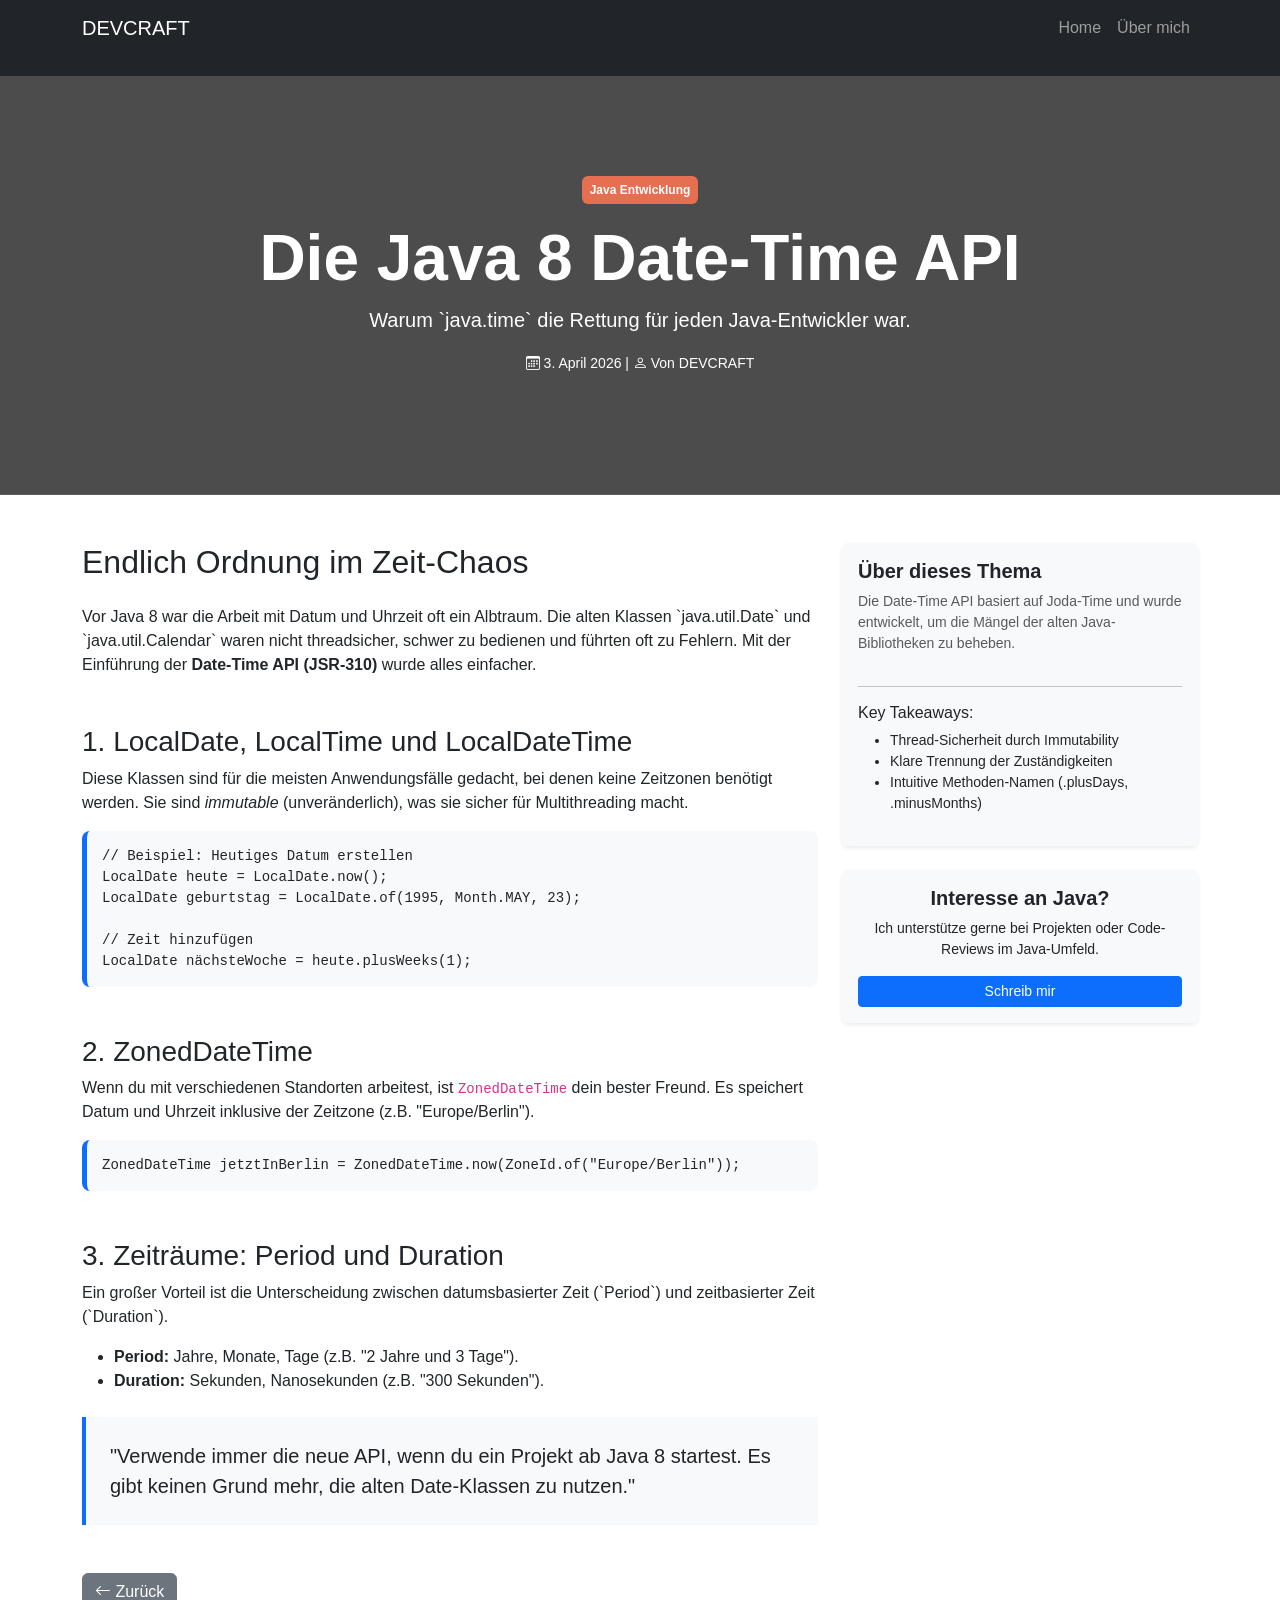
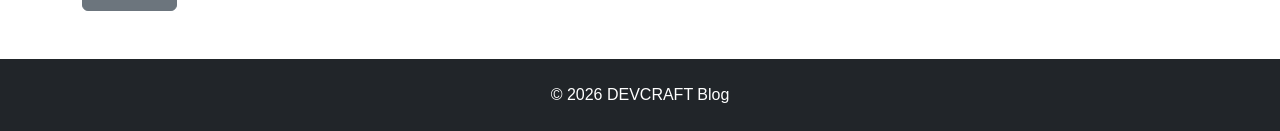
==== blog/java/blog-java-datetime.html @ dc50b55a "Neue Blog-Seiten" ====
<!DOCTYPE html>
<html lang="de">

<head>
    <meta charset="UTF-8">

    <meta name="viewport" content="width=device-width, initial-scale=1.0">

    <title>Java 8 Date-Time API | DEVCRAFT Blog</title>

    <link href="https://cdn.jsdelivr.net/npm/bootstrap@5.3.0/dist/css/bootstrap.min.css" rel="stylesheet">
    <link rel="stylesheet" href="https://cdn.jsdelivr.net/npm/bootstrap-icons@1.11.0/font/bootstrap-icons.css">

    <link rel="stylesheet" href="../../style.css">
</head>

<body>

<nav class="navbar navbar-expand-lg navbar-dark bg-dark sticky-top">
    <div class="container">
        <a class="navbar-brand" href="index.html">DEVCRAFT</a>
        <button class="navbar-toggler" type="button" data-bs-toggle="collapse" data-bs-target="#navbarNav">
            <span class="navbar-toggler-icon"></span>
        </button>
        <div class="collapse navbar-collapse" id="navbarNav">
            <ul class="navbar-nav ms-auto">
                <li class="nav-item"><a class="nav-link" href="../../index.html">Home</a></li>
                <li class="nav-item"><a class="nav-link" href="../../about-me.html">Über mich</a></li>
            </ul>
        </div>
    </div>
</nav>

<header class="blog-header text-center">
    <div class="container">
        <span class="badge badge-java mb-3 p-2">Java Entwicklung</span>
        <h1 class="display-3 fw-bold">Die Java 8 Date-Time API</h1>
        <p class="lead">Warum `java.time` die Rettung für jeden Java-Entwickler war.</p>
        <div class="mt-3">
            <small><i class="bi bi-calendar3"></i> 3. April 2026 | <i class="bi bi-person"></i> Von DEVCRAFT</small>
        </div>
    </div>
</header>

<main class="container my-5">
    <div class="row">
        <div class="col-lg-8">
            <article>
                <h2 class="mb-4">Endlich Ordnung im Zeit-Chaos</h2>
                <p>Vor Java 8 war die Arbeit mit Datum und Uhrzeit oft ein Albtraum. Die alten Klassen `java.util.Date`
                    und `java.util.Calendar` waren nicht threadsicher, schwer zu bedienen und führten oft zu Fehlern.
                    Mit der Einführung der <strong>Date-Time API (JSR-310)</strong> wurde alles einfacher.</p>

                <h3 class="mt-5">1. LocalDate, LocalTime und LocalDateTime</h3>
                <p>Diese Klassen sind für die meisten Anwendungsfälle gedacht, bei denen keine Zeitzonen benötigt
                    werden. Sie sind <em>immutable</em> (unveränderlich), was sie sicher für Multithreading macht.</p>

                <pre><code>// Beispiel: Heutiges Datum erstellen
LocalDate heute = LocalDate.now();
LocalDate geburtstag = LocalDate.of(1995, Month.MAY, 23);

// Zeit hinzufügen
LocalDate nächsteWoche = heute.plusWeeks(1);</code></pre>

                <h3 class="mt-5">2. ZonedDateTime</h3>
                <p>Wenn du mit verschiedenen Standorten arbeitest, ist <code>ZonedDateTime</code> dein bester Freund. Es
                    speichert Datum und Uhrzeit inklusive der Zeitzone (z.B. "Europe/Berlin").</p>

                <pre><code>ZonedDateTime jetztInBerlin = ZonedDateTime.now(ZoneId.of("Europe/Berlin"));</code></pre>

                <h3 class="mt-5">3. Zeiträume: Period und Duration</h3>
                <p>Ein großer Vorteil ist die Unterscheidung zwischen datumsbasierter Zeit (`Period`) und zeitbasierter
                    Zeit (`Duration`).</p>
                <ul>
                    <li><strong>Period:</strong> Jahre, Monate, Tage (z.B. "2 Jahre und 3 Tage").</li>
                    <li><strong>Duration:</strong> Sekunden, Nanosekunden (z.B. "300 Sekunden").</li>
                </ul>

                <blockquote class="blockquote my-4 p-4 bg-light border-start border-primary border-4">
                    <p>"Verwende immer die neue API, wenn du ein Projekt ab Java 8 startest. Es gibt keinen Grund mehr,
                        die alten Date-Klassen zu nutzen."</p>
                </blockquote>
            </article>

            <div class="mt-5">
                <a href="../../java.html" class="btn btn-secondary"><i class="bi bi-arrow-left"></i> Zurück</a>
            </div>
        </div>

        <div class="col-lg-4">
            <div class="card sidebar-card p-3 mb-4 shadow-sm">
                <h5 class="fw-bold">Über dieses Thema</h5>
                <p class="small text-muted">Die Date-Time API basiert auf Joda-Time und wurde entwickelt, um die Mängel
                    der alten Java-Bibliotheken zu beheben.</p>
                <hr>
                <h6>Key Takeaways:</h6>
                <ul class="small">
                    <li>Thread-Sicherheit durch Immutability</li>
                    <li>Klare Trennung der Zuständigkeiten</li>
                    <li>Intuitive Methoden-Namen (.plusDays, .minusMonths)</li>
                </ul>
            </div>

            <div class="card sidebar-card p-3 shadow-sm text-center">
                <h5 class="fw-bold">Interesse an Java?</h5>
                <p class="small">Ich unterstütze gerne bei Projekten oder Code-Reviews im Java-Umfeld.</p>
                <a href="mailto:serdarayalp@outlook.com" class="btn btn-primary btn-sm">Schreib mir</a>
            </div>
        </div>
    </div>
</main>

<footer class="bg-dark text-white text-center py-4">
    <p class="mb-0">&copy; 2026 DEVCRAFT Blog</p>
</footer>

<script src="https://cdn.jsdelivr.net/npm/bootstrap@5.3.0/dist/js/bootstrap.bundle.min.js"></script>
</body>
</html>
---- style.css ----
html {
    box-sizing: border-box;
}

*, *::before, *::after {
    box-sizing: inherit;
}


body {
    font-family: 'Segoe UI', Tahoma, Geneva, Verdana, sans-serif;
}

.hero-section {
    background: #f8f9fa;
    padding: 100px 0;
}

.feature-icon {
    font-size: 2.5rem;
    color: #0d6efd;
}

footer {
    background: #212529;
    color: white;
    padding: 40px 0;
}

.container {
    margin-bottom: 20px;
}

#features .p-3 {
    transition: all 0.3s ease-in-out;
    border-radius: 10px;
    background-color: #f8f9fa;
}


#features .p-3:hover {
    transform: translateY(-10px);
    box-shadow: 0 10px 20px rgba(0, 0, 0, 0.1);
    background-color: #f8f9fa;
    cursor: pointer;
}

.about-image {
    border-radius: 20px;
    box-shadow: 0 10px 30px rgba(0, 0, 0, 0.1);
    max-width: 100%;
    height: auto;
}

.social-link {
    font-size: 1.5rem;
    color: #333;
    margin-right: 15px;
    transition: color 0.3s;
}

.social-link:hover {
    color: #0d6efd;
}

.hero-mini {
    background-color: #f8f9fa;
    padding: 60px 0;
}

.blog-header {
    background: linear-gradient(rgba(0, 0, 0, 0.7), rgba(0, 0, 0, 0.7)), url('https://images.unsplash.com/photo-1501139083538-0139583c060f?auto=format&fit=crop&w=1200&q=80');
    background-size: cover;
    background-position: center;
    color: white;
    padding: 100px 0;
}

pre {
    background-color: #f8f9fa;
    padding: 15px;
    border-radius: 8px;
    border-left: 5px solid #0d6efd;
    overflow-x: auto;
}

.sidebar-card {
    border: none;
    background-color: #f8f9fa;
}

.badge-java {
    background-color: #e76f51;
}


.feature-box {
    transition: all 0.3s ease;
    border-radius: 10px;
}

.feature-box:hover {
    background-color: #f8f9fa; /* Ganz dezenter Grauton beim Hover */
    transform: translateY(-5px); /* Leichter Schwebe-Effekt */
}

/* Verhindert, dass der Link blau unterstrichen wird */
.stretched-link::after {
    z-index: 1;
}
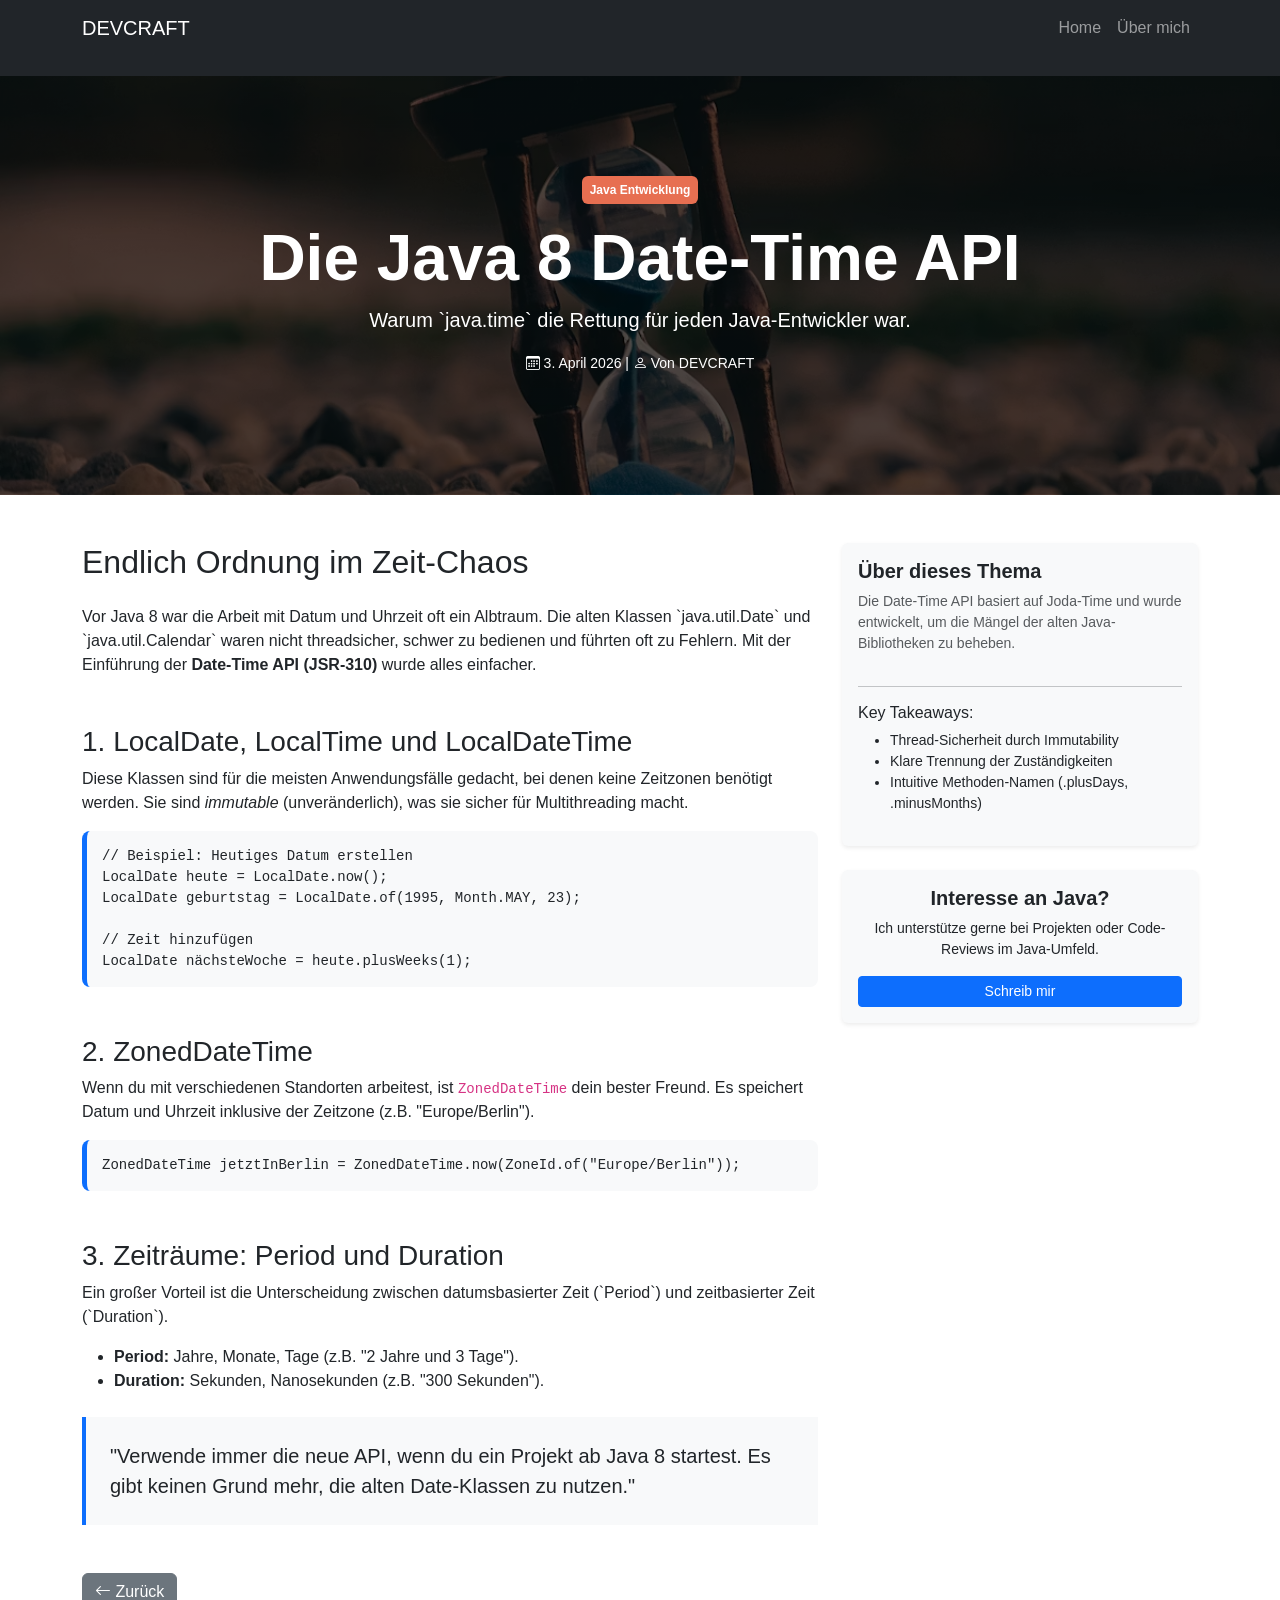
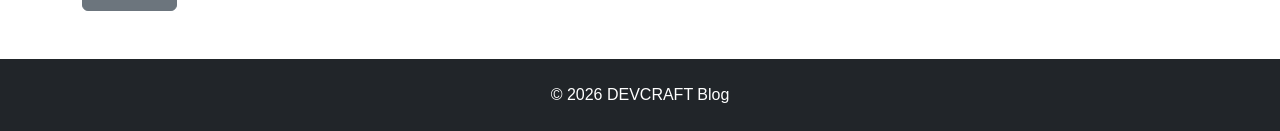
==== commit 2ca7a854: "Neue Blog-Seiten" ====
--- a/blog/java/blog-java-datetime.html
+++ b/blog/java/blog-java-datetime.html
@@ -11,14 +11,14 @@
     <link href="https://cdn.jsdelivr.net/npm/bootstrap@5.3.0/dist/css/bootstrap.min.css" rel="stylesheet">
     <link rel="stylesheet" href="https://cdn.jsdelivr.net/npm/bootstrap-icons@1.11.0/font/bootstrap-icons.css">
 
-    <link rel="stylesheet" href="../../style.css">
+    <link rel="stylesheet" href="../../css/style.css">
 </head>
 
 <body>
 
 <nav class="navbar navbar-expand-lg navbar-dark bg-dark sticky-top">
     <div class="container">
-        <a class="navbar-brand" href="index.html">DEVCRAFT</a>
+        <a class="navbar-brand" href="../../index.html">DEVCRAFT</a>
         <button class="navbar-toggler" type="button" data-bs-toggle="collapse" data-bs-target="#navbarNav">
             <span class="navbar-toggler-icon"></span>
         </button>
--- a/css/style.css
+++ b/css/style.css
@@ -0,0 +1,111 @@
+
+html {
+    box-sizing: border-box;
+}
+
+*, *::before, *::after {
+    box-sizing: inherit;
+}
+
+
+body {
+    font-family: 'Segoe UI', Tahoma, Geneva, Verdana, sans-serif;
+}
+
+.hero-section {
+    background: #f8f9fa;
+    padding: 100px 0;
+}
+
+.feature-icon {
+    font-size: 2.5rem;
+    color: #0d6efd;
+}
+
+footer {
+    background: #212529;
+    color: white;
+    padding: 40px 0;
+}
+
+.container {
+    margin-bottom: 20px;
+}
+
+#features .p-3 {
+    transition: all 0.3s ease-in-out;
+    border-radius: 10px;
+    background-color: #f8f9fa;
+}
+
+
+#features .p-3:hover {
+    transform: translateY(-10px);
+    box-shadow: 0 10px 20px rgba(0, 0, 0, 0.1);
+    background-color: #f8f9fa;
+    cursor: pointer;
+}
+
+.about-image {
+    border-radius: 20px;
+    box-shadow: 0 10px 30px rgba(0, 0, 0, 0.1);
+    max-width: 100%;
+    height: auto;
+}
+
+.social-link {
+    font-size: 1.5rem;
+    color: #333;
+    margin-right: 15px;
+    transition: color 0.3s;
+}
+
+.social-link:hover {
+    color: #0d6efd;
+}
+
+.hero-mini {
+    background-color: #f8f9fa;
+    padding: 60px 0;
+}
+
+.blog-header {
+    background: linear-gradient(rgba(0, 0, 0, 0.7), rgba(0, 0, 0, 0.7)), url('../img/blog-java-datetime.jpg');
+    background-size: cover;
+    background-position: center;
+    color: white;
+    padding: 100px 0;
+}
+
+pre {
+    background-color: #f8f9fa;
+    padding: 15px;
+    border-radius: 8px;
+    border-left: 5px solid #0d6efd;
+    overflow-x: auto;
+}
+
+.sidebar-card {
+    border: none;
+    background-color: #f8f9fa;
+}
+
+.badge-java {
+    background-color: #e76f51;
+}
+
+
+.feature-box {
+    transition: all 0.3s ease;
+    border-radius: 10px;
+}
+
+.feature-box:hover {
+    background-color: #f8f9fa; /* Ganz dezenter Grauton beim Hover */
+    transform: translateY(-5px); /* Leichter Schwebe-Effekt */
+}
+
+/* Verhindert, dass der Link blau unterstrichen wird */
+.stretched-link::after {
+    z-index: 1;
+}
